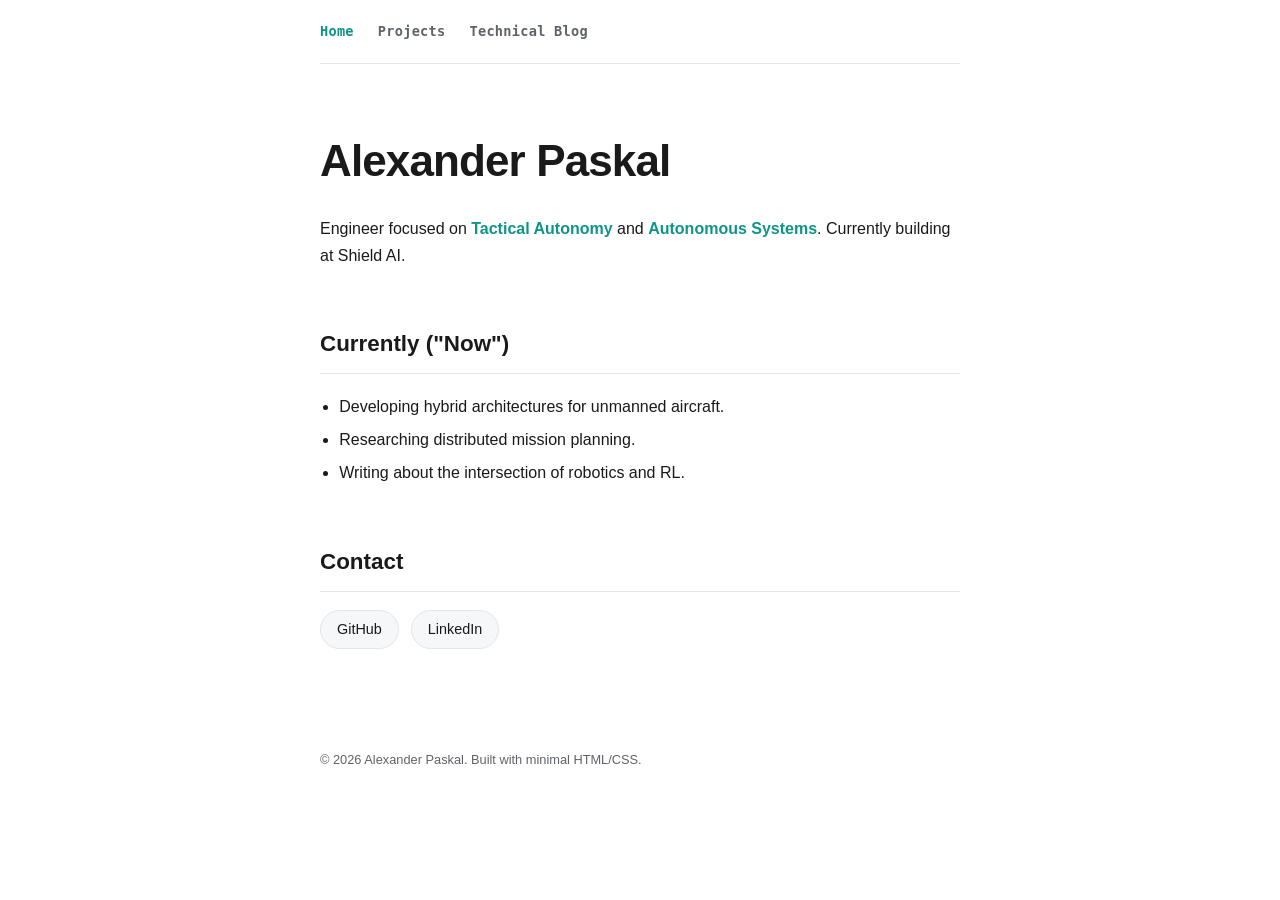
==== index.html @ 7ad8c013 "styles" ====
<!DOCTYPE html>
<html lang="en">
<head>
    <meta charset="UTF-8">
    <title>Alexander Paskal</title>
    <link rel="stylesheet" href="style.css">
</head>
<body>
    <nav>
        <a href="index.html" aria-current="page">Home</a>
        <a href="projects.html">Projects</a>
        <a href="https://alexander-paskal.github.io/blog">Technical Blog</a>
    </nav>

    <h1>Alexander Paskal</h1>
    <p>Engineer focused on <strong>Tactical Autonomy</strong> and <strong>Autonomous Systems</strong>. Currently building at Shield AI.</p>

    <h2>Currently ("Now")</h2>
    <ul>
        <li>Developing hybrid architectures for unmanned aircraft.</li>
        <li>Researching distributed mission planning.</li>
        <li>Writing about the intersection of robotics and RL.</li>
    </ul>

    <h2>Contact</h2>
    <div class="contact-links">
        <a href="https://github.com/alexander-paskal">GitHub</a>
        <a href="https://linkedin.com/in/YOUR_LINK">LinkedIn</a>
    </div>

    <footer>&copy; 2026 Alexander Paskal. Built with minimal HTML/CSS.</footer>
</body>
</html>
---- style.css ----
:root {
    --bg: #0b0d10;
    --bg-elev: #14171c;
    --text: #e8eaed;
    --text-dim: #9aa0a6;
    --accent: #5eead4;
    --accent-dim: rgba(94, 234, 212, 0.12);
    --border: #23262b;
}

@media (prefers-color-scheme: light) {
    :root {
        --bg: #ffffff;
        --bg-elev: #f6f7f8;
        --text: #1a1a1a;
        --text-dim: #5f6368;
        --accent: #0e9488;
        --accent-dim: rgba(14, 148, 136, 0.1);
        --border: #e3e5e8;
    }
}

* { box-sizing: border-box; }

body {
    font-family: Inter, -apple-system, BlinkMacSystemFont, "Segoe UI", Roboto, sans-serif;
    line-height: 1.7;
    color: var(--text);
    background: var(--bg);
    max-width: 680px;
    margin: 0 auto;
    padding: 0 20px 60px;
}

nav {
    position: sticky;
    top: 0;
    z-index: 10;
    display: flex;
    gap: 24px;
    padding: 20px 0;
    margin-bottom: 60px;
    background: var(--bg);
    border-bottom: 1px solid var(--border);
}

nav a {
    text-decoration: none;
    color: var(--text-dim);
    font-family: "JetBrains Mono", ui-monospace, SFMono-Regular, Menlo, monospace;
    font-size: 0.85rem;
    font-weight: 600;
    letter-spacing: 0.02em;
    transition: color 0.15s ease;
}

nav a:hover, nav a[aria-current="page"] { color: var(--accent); }

h1 {
    font-size: 2.75rem;
    font-weight: 700;
    letter-spacing: -0.02em;
    margin: 0 0 12px;
}

h2 {
    font-size: 1.4rem;
    font-weight: 700;
    margin-top: 56px;
    padding-bottom: 10px;
    border-bottom: 1px solid var(--border);
}

h3 {
    font-size: 1.1rem;
    font-weight: 600;
    color: var(--text);
    margin-top: 0;
}

p { color: var(--text); }

ul { padding-left: 1.2em; }
li { margin-bottom: 6px; }

a { color: var(--accent); }

strong { color: var(--accent); font-weight: 600; }

.contact-links {
    display: flex;
    gap: 12px;
    flex-wrap: wrap;
    margin-top: 16px;
}

.contact-links a {
    text-decoration: none;
    color: var(--text);
    background: var(--bg-elev);
    border: 1px solid var(--border);
    padding: 6px 16px;
    border-radius: 999px;
    font-size: 0.9rem;
    transition: border-color 0.15s ease, color 0.15s ease;
}

.contact-links a:hover { border-color: var(--accent); color: var(--accent); }

.btn-cta {
    display: inline-block;
    text-decoration: none;
    background: var(--accent);
    color: var(--bg);
    font-weight: 700;
    padding: 12px 28px;
    border-radius: 999px;
    transition: transform 0.15s ease, opacity 0.15s ease;
}

.btn-cta:hover { transform: translateY(-1px); opacity: 0.9; }

.project-card {
    background: var(--bg-elev);
    border: 1px solid var(--border);
    border-left: 3px solid var(--accent);
    padding: 20px;
    margin-bottom: 20px;
    border-radius: 6px;
    transition: transform 0.2s ease, border-color 0.2s ease;
}

.project-card:hover { transform: translateY(-2px); border-color: var(--accent); }

.tag {
    font-family: "JetBrains Mono", ui-monospace, SFMono-Regular, Menlo, monospace;
    font-size: 0.75rem;
    background: var(--accent-dim);
    color: var(--accent);
    padding: 2px 8px;
    border-radius: 4px;
    margin-right: 5px;
}

.post-row {
    display: flex;
    justify-content: space-between;
    align-items: baseline;
    gap: 16px;
    padding: 16px 0;
    border-bottom: 1px solid var(--border);
    text-decoration: none;
    color: var(--text);
}

.post-row:hover .post-title { color: var(--accent); }

.post-title { font-weight: 600; }

.post-date {
    font-family: "JetBrains Mono", ui-monospace, SFMono-Regular, Menlo, monospace;
    font-size: 0.8rem;
    color: var(--text-dim);
    white-space: nowrap;
}

footer {
    margin-top: 100px;
    font-size: 0.8rem;
    color: var(--text-dim);
}
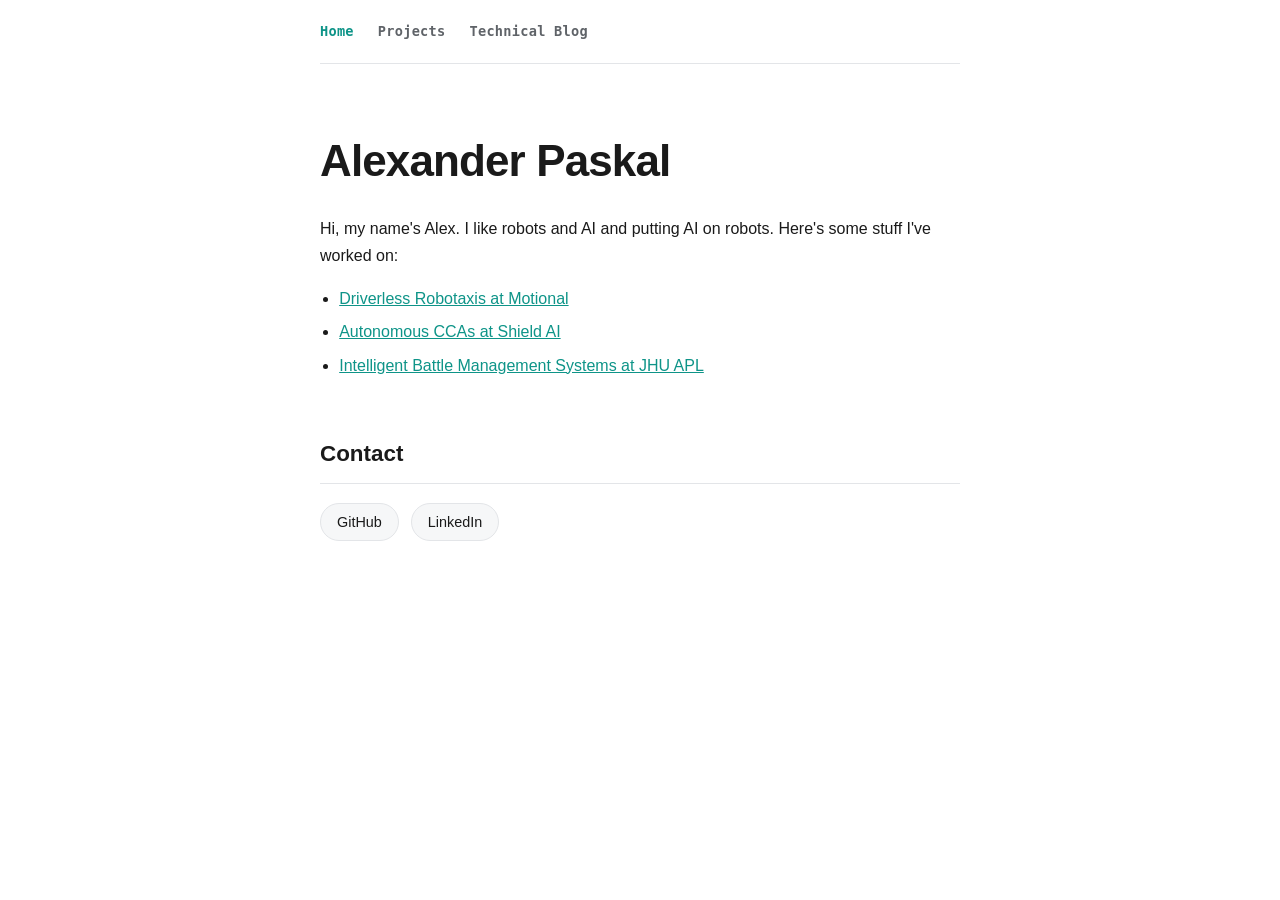
==== commit 7537556d: "added blog functionality" ====
--- a/index.html
+++ b/index.html
@@ -9,25 +9,46 @@
     <nav>
         <a href="index.html" aria-current="page">Home</a>
         <a href="projects.html">Projects</a>
-        <a href="https://alexander-paskal.github.io/blog">Technical Blog</a>
+        <a href="blog.html">Technical Blog</a>
     </nav>
 
     <h1>Alexander Paskal</h1>
-    <p>Engineer focused on <strong>Tactical Autonomy</strong> and <strong>Autonomous Systems</strong>. Currently building at Shield AI.</p>
+    <p>
+         Hi, my name's Alex. I like robots and AI and putting AI on robots. Here's some stuff I've worked on:
 
-    <h2>Currently ("Now")</h2>
-    <ul>
-        <li>Developing hybrid architectures for unmanned aircraft.</li>
-        <li>Researching distributed mission planning.</li>
-        <li>Writing about the intersection of robotics and RL.</li>
-    </ul>
+        <a class="preview-card" href="https://techcrunch.com/2026/01/11/motional-puts-ai-at-center-of-robotaxi-reboot-as-it-targets-2026-for-driverless-service/">
+            <ul>
+                <li><a 
+                    href="https://techcrunch.com/2026/01/11/motional-puts-ai-at-center-of-robotaxi-reboot-as-it-targets-2026-for-driverless-service/" 
+                    target="_blank"
+                    >
+                        Driverless Robotaxis at Motional
+                    </a>
+                </li>
+                <li><a 
+                    href="https://theaviationist.com/2026/03/03/yfq-44a-tests-shivemind-lattice-ais" 
+                    target="_blank"
+                >
+                        Autonomous CCAs at Shield AI
+                    </a>
+                </li>
+                <li>
+                    <a 
+                    href="https://militaryembedded.com/avionics/software/darpas-ai-centered-ace-program-selects-dynetics-for-phase-two" 
+                    target="_blank">
+                        Intelligent Battle Management Systems at JHU APL
+                    </a>
+                </li>
+            </ul>         
+    </p>
+
+    <h1></h1>
 
     <h2>Contact</h2>
     <div class="contact-links">
         <a href="https://github.com/alexander-paskal">GitHub</a>
-        <a href="https://linkedin.com/in/YOUR_LINK">LinkedIn</a>
+        <a href="https://www.linkedin.com/in/alex-paskal/">LinkedIn</a>
     </div>
 
-    <footer>&copy; 2026 Alexander Paskal. Built with minimal HTML/CSS.</footer>
 </body>
 </html>
--- a/style.css
+++ b/style.css
@@ -169,3 +169,4 @@
     font-size: 0.8rem;
     color: var(--text-dim);
 }
+
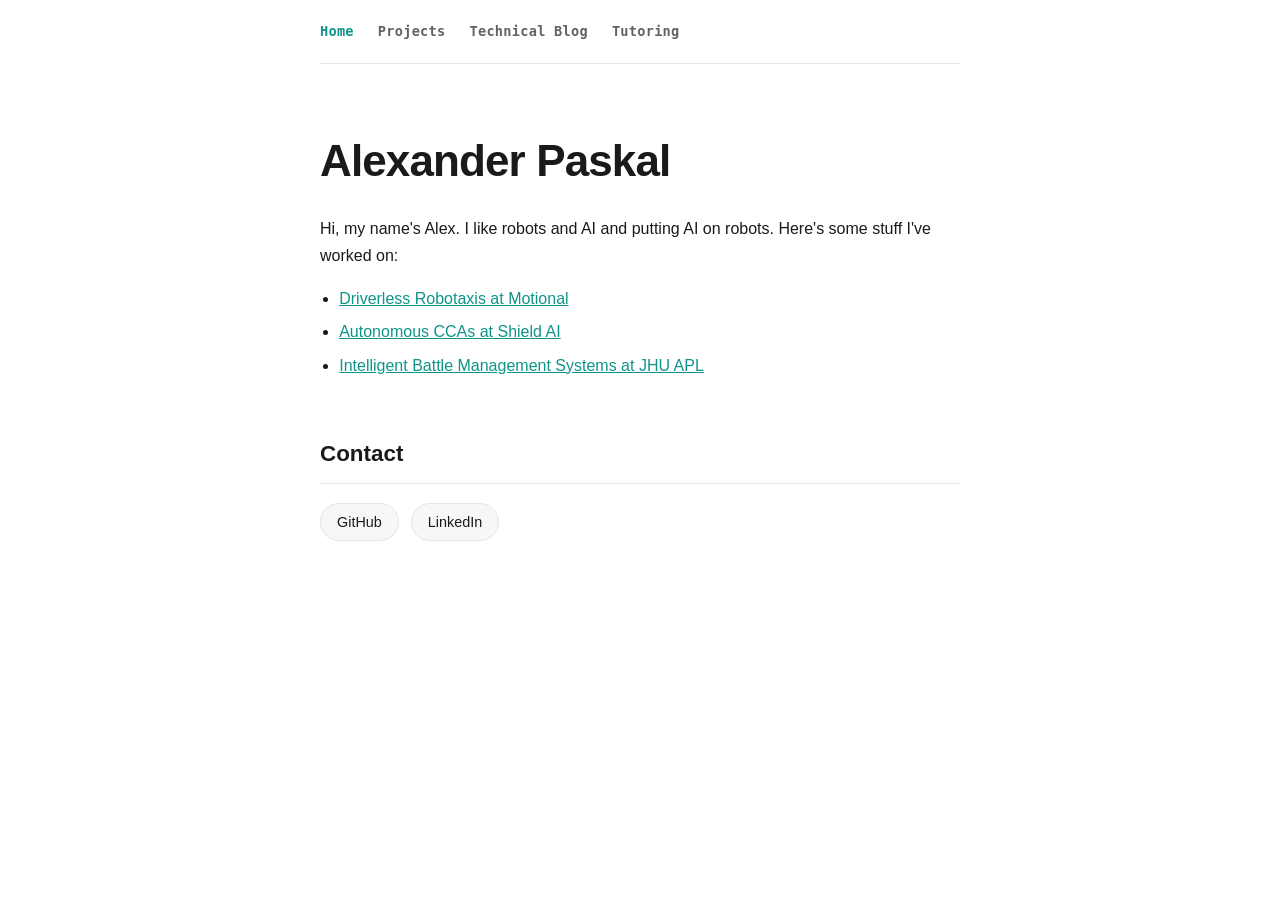
==== commit 03797a6c: "removed form logic" ====
--- a/index.html
+++ b/index.html
@@ -10,6 +10,7 @@
         <a href="index.html" aria-current="page">Home</a>
         <a href="projects.html">Projects</a>
         <a href="blog.html">Technical Blog</a>
+        <a href="tutoring.html">Tutoring</a>
     </nav>
 
     <h1>Alexander Paskal</h1>
--- a/style.css
+++ b/style.css
@@ -164,6 +164,13 @@
     white-space: nowrap;
 }
 
+.subject-grid {
+    display: grid;
+    grid-template-columns: repeat(auto-fill, minmax(220px, 1fr));
+    gap: 16px;
+    margin: 24px 0 40px;
+}
+
 footer {
     margin-top: 100px;
     font-size: 0.8rem;
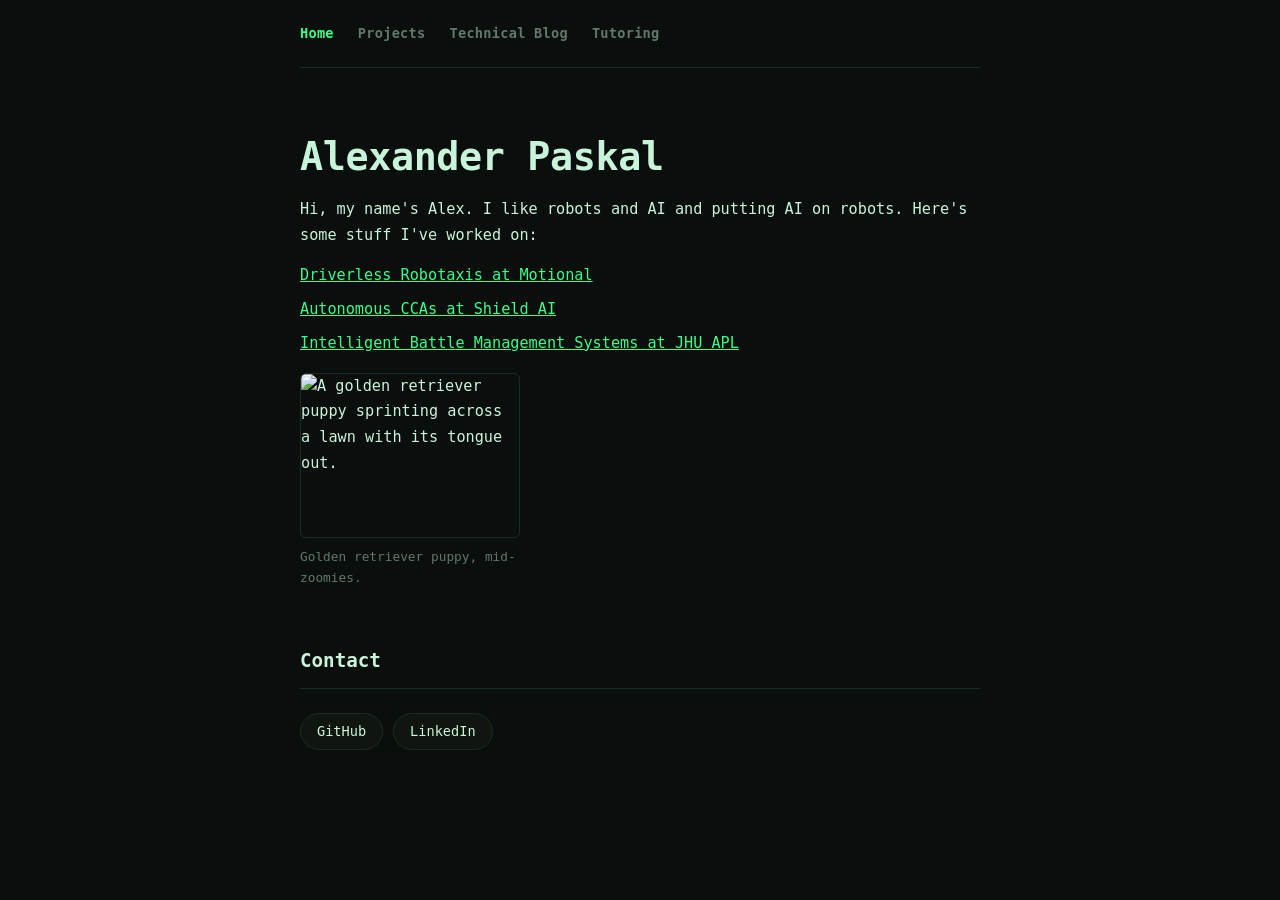
==== commit 80165120: "updated style" ====
--- a/index.html
+++ b/index.html
@@ -13,43 +13,31 @@
         <a href="tutoring.html">Tutoring</a>
     </nav>
 
-    <h1>Alexander Paskal</h1>
-    <p>
-         Hi, my name's Alex. I like robots and AI and putting AI on robots. Here's some stuff I've worked on:
+    <section id="home">
+        <h1>Alexander Paskal</h1>
+        <p>Hi, my name's Alex. I like robots and AI and putting AI on robots. Here's some stuff I've worked on:</p>
 
-        <a class="preview-card" href="https://techcrunch.com/2026/01/11/motional-puts-ai-at-center-of-robotaxi-reboot-as-it-targets-2026-for-driverless-service/">
-            <ul>
-                <li><a 
-                    href="https://techcrunch.com/2026/01/11/motional-puts-ai-at-center-of-robotaxi-reboot-as-it-targets-2026-for-driverless-service/" 
-                    target="_blank"
-                    >
-                        Driverless Robotaxis at Motional
-                    </a>
-                </li>
-                <li><a 
-                    href="https://theaviationist.com/2026/03/03/yfq-44a-tests-shivemind-lattice-ais" 
-                    target="_blank"
-                >
-                        Autonomous CCAs at Shield AI
-                    </a>
-                </li>
-                <li>
-                    <a 
-                    href="https://militaryembedded.com/avionics/software/darpas-ai-centered-ace-program-selects-dynetics-for-phase-two" 
-                    target="_blank">
-                        Intelligent Battle Management Systems at JHU APL
-                    </a>
-                </li>
-            </ul>         
-    </p>
+        <ul class="output">
+            <li><a href="https://techcrunch.com/2026/01/11/motional-puts-ai-at-center-of-robotaxi-reboot-as-it-targets-2026-for-driverless-service/" target="_blank">Driverless Robotaxis at Motional</a></li>
+            <li><a href="https://theaviationist.com/2026/03/03/yfq-44a-tests-shivemind-lattice-ais" target="_blank">Autonomous CCAs at Shield AI</a></li>
+            <li><a href="https://militaryembedded.com/avionics/software/darpas-ai-centered-ace-program-selects-dynetics-for-phase-two" target="_blank">Intelligent Battle Management Systems at JHU APL</a></li>
+        </ul>
 
-    <h1></h1>
+        <div class="gallery" style="grid-template-columns: minmax(140px, 220px);">
+            <figure>
+                <img src="assets/puppy2.jpg" alt="A golden retriever puppy sprinting across a lawn with its tongue out.">
+                <figcaption>Golden retriever puppy, mid-zoomies.</figcaption>
+            </figure>
+        </div>
+    </section>
 
-    <h2>Contact</h2>
-    <div class="contact-links">
-        <a href="https://github.com/alexander-paskal">GitHub</a>
-        <a href="https://www.linkedin.com/in/alex-paskal/">LinkedIn</a>
-    </div>
+    <section id="contact">
+        <h2>Contact</h2>
+        <div class="links">
+            <a href="https://github.com/alexander-paskal">GitHub</a>
+            <a href="https://www.linkedin.com/in/alex-paskal/">LinkedIn</a>
+        </div>
+    </section>
 
 </body>
 </html>
--- a/style.css
+++ b/style.css
@@ -1,35 +1,24 @@
 :root {
-    --bg: #0b0d10;
-    --bg-elev: #14171c;
-    --text: #e8eaed;
-    --text-dim: #9aa0a6;
-    --accent: #5eead4;
-    --accent-dim: rgba(94, 234, 212, 0.12);
-    --border: #23262b;
-}
-
-@media (prefers-color-scheme: light) {
-    :root {
-        --bg: #ffffff;
-        --bg-elev: #f6f7f8;
-        --text: #1a1a1a;
-        --text-dim: #5f6368;
-        --accent: #0e9488;
-        --accent-dim: rgba(14, 148, 136, 0.1);
-        --border: #e3e5e8;
-    }
+    --bg: #0a0e0c;
+    --bg-elev: #10160f;
+    --text: #c8f4d9;
+    --text-dim: #5f7a68;
+    --accent: #39ff88;
+    --accent-dim: rgba(57, 255, 136, 0.1);
+    --border: #1c2b22;
 }
 
 * { box-sizing: border-box; }
 
 body {
-    font-family: Inter, -apple-system, BlinkMacSystemFont, "Segoe UI", Roboto, sans-serif;
+    font-family: "JetBrains Mono", ui-monospace, SFMono-Regular, Menlo, Consolas, monospace;
+    font-size: 0.95rem;
     line-height: 1.7;
     color: var(--text);
     background: var(--bg);
-    max-width: 680px;
+    max-width: 720px;
     margin: 0 auto;
-    padding: 0 20px 60px;
+    padding: 0 20px 80px;
 }
 
 nav {
@@ -38,142 +27,143 @@
     z-index: 10;
     display: flex;
     gap: 24px;
-    padding: 20px 0;
-    margin-bottom: 60px;
+    padding: 22px 0;
+    margin-bottom: 50px;
     background: var(--bg);
     border-bottom: 1px solid var(--border);
 }
 
 nav a {
+    color: var(--text-dim);
     text-decoration: none;
-    color: var(--text-dim);
-    font-family: "JetBrains Mono", ui-monospace, SFMono-Regular, Menlo, monospace;
     font-size: 0.85rem;
     font-weight: 600;
     letter-spacing: 0.02em;
-    transition: color 0.15s ease;
 }
 
 nav a:hover, nav a[aria-current="page"] { color: var(--accent); }
 
+section { margin-top: 56px; }
+
 h1 {
-    font-size: 2.75rem;
+    font-size: 2.4rem;
     font-weight: 700;
-    letter-spacing: -0.02em;
-    margin: 0 0 12px;
+    letter-spacing: -0.01em;
+    margin: 0 0 8px;
+    color: var(--text);
 }
 
 h2 {
-    font-size: 1.4rem;
+    font-size: 1.2rem;
     font-weight: 700;
-    margin-top: 56px;
+    color: var(--text);
+    margin: 56px 0 24px;
     padding-bottom: 10px;
     border-bottom: 1px solid var(--border);
 }
 
-h3 {
-    font-size: 1.1rem;
-    font-weight: 600;
-    color: var(--text);
-    margin-top: 0;
-}
+h3 { font-size: 1rem; font-weight: 600; color: var(--accent); margin: 0 0 6px; }
 
-p { color: var(--text); }
+p { margin: 0 0 14px; }
 
 ul { padding-left: 1.2em; }
 li { margin-bottom: 6px; }
+
+ul.output { list-style: none; padding: 0; margin: 0 0 16px; }
+ul.output li { margin-bottom: 8px; }
+
+.blog-list { list-style: none; padding: 0; margin: 0; }
+.blog-list li { margin-bottom: 8px; }
 
 a { color: var(--accent); }
 
 strong { color: var(--accent); font-weight: 600; }
 
-.contact-links {
+.links {
     display: flex;
-    gap: 12px;
+    gap: 10px;
     flex-wrap: wrap;
     margin-top: 16px;
 }
 
-.contact-links a {
+.links a {
     text-decoration: none;
     color: var(--text);
     background: var(--bg-elev);
     border: 1px solid var(--border);
     padding: 6px 16px;
     border-radius: 999px;
-    font-size: 0.9rem;
+    font-size: 0.85rem;
     transition: border-color 0.15s ease, color 0.15s ease;
 }
 
-.contact-links a:hover { border-color: var(--accent); color: var(--accent); }
+.links a:hover { border-color: var(--accent); color: var(--accent); }
 
-.btn-cta {
-    display: inline-block;
-    text-decoration: none;
-    background: var(--accent);
-    color: var(--bg);
-    font-weight: 700;
-    padding: 12px 28px;
-    border-radius: 999px;
-    transition: transform 0.15s ease, opacity 0.15s ease;
+.card {
+    border: 1px solid var(--border);
+    border-left: 3px solid var(--accent);
+    background: var(--bg-elev);
+    padding: 18px 20px;
+    margin-bottom: 16px;
+    border-radius: 6px;
 }
 
-.btn-cta:hover { transform: translateY(-1px); opacity: 0.9; }
-
-.project-card {
-    background: var(--bg-elev);
-    border: 1px solid var(--border);
-    border-left: 3px solid var(--accent);
-    padding: 20px;
-    margin-bottom: 20px;
-    border-radius: 6px;
-    transition: transform 0.2s ease, border-color 0.2s ease;
-}
-
-.project-card:hover { transform: translateY(-2px); border-color: var(--accent); }
+.card p { color: var(--text-dim); margin-bottom: 10px; }
 
 .tag {
-    font-family: "JetBrains Mono", ui-monospace, SFMono-Regular, Menlo, monospace;
-    font-size: 0.75rem;
+    font-size: 0.72rem;
     background: var(--accent-dim);
     color: var(--accent);
     padding: 2px 8px;
     border-radius: 4px;
-    margin-right: 5px;
+    margin-right: 6px;
 }
 
-.post-row {
-    display: flex;
-    justify-content: space-between;
-    align-items: baseline;
+.grid {
+    display: grid;
+    grid-template-columns: repeat(auto-fill, minmax(200px, 1fr));
     gap: 16px;
-    padding: 16px 0;
-    border-bottom: 1px solid var(--border);
-    text-decoration: none;
-    color: var(--text);
 }
 
-.post-row:hover .post-title { color: var(--accent); }
+.subject-list { margin-bottom: 8px; }
 
-.post-title { font-weight: 600; }
-
-.post-date {
-    font-family: "JetBrains Mono", ui-monospace, SFMono-Regular, Menlo, monospace;
-    font-size: 0.8rem;
-    color: var(--text-dim);
-    white-space: nowrap;
+.subject {
+    padding: 18px 0;
+    border-bottom: 1px solid var(--border);
 }
 
-.subject-grid {
+.subject:last-child { border-bottom: none; }
+
+.subject h3 { margin: 0 0 6px; }
+.subject p { margin: 0; color: var(--text-dim); }
+
+.gallery {
     display: grid;
-    grid-template-columns: repeat(auto-fill, minmax(220px, 1fr));
-    gap: 16px;
-    margin: 24px 0 40px;
+    grid-template-columns: repeat(auto-fill, minmax(150px, 1fr));
+    gap: 14px;
+}
+
+figure { margin: 0; }
+
+figure img {
+    width: 100%;
+    aspect-ratio: 4 / 3;
+    object-fit: cover;
+    border: 1px solid var(--border);
+    border-radius: 6px;
+    display: block;
+}
+
+figcaption {
+    color: var(--text-dim);
+    font-size: 0.8rem;
+    margin-top: 8px;
 }
 
 footer {
-    margin-top: 100px;
+    margin-top: 80px;
+    color: var(--text-dim);
     font-size: 0.8rem;
-    color: var(--text-dim);
+    border-top: 1px solid var(--border);
+    padding-top: 16px;
 }
-
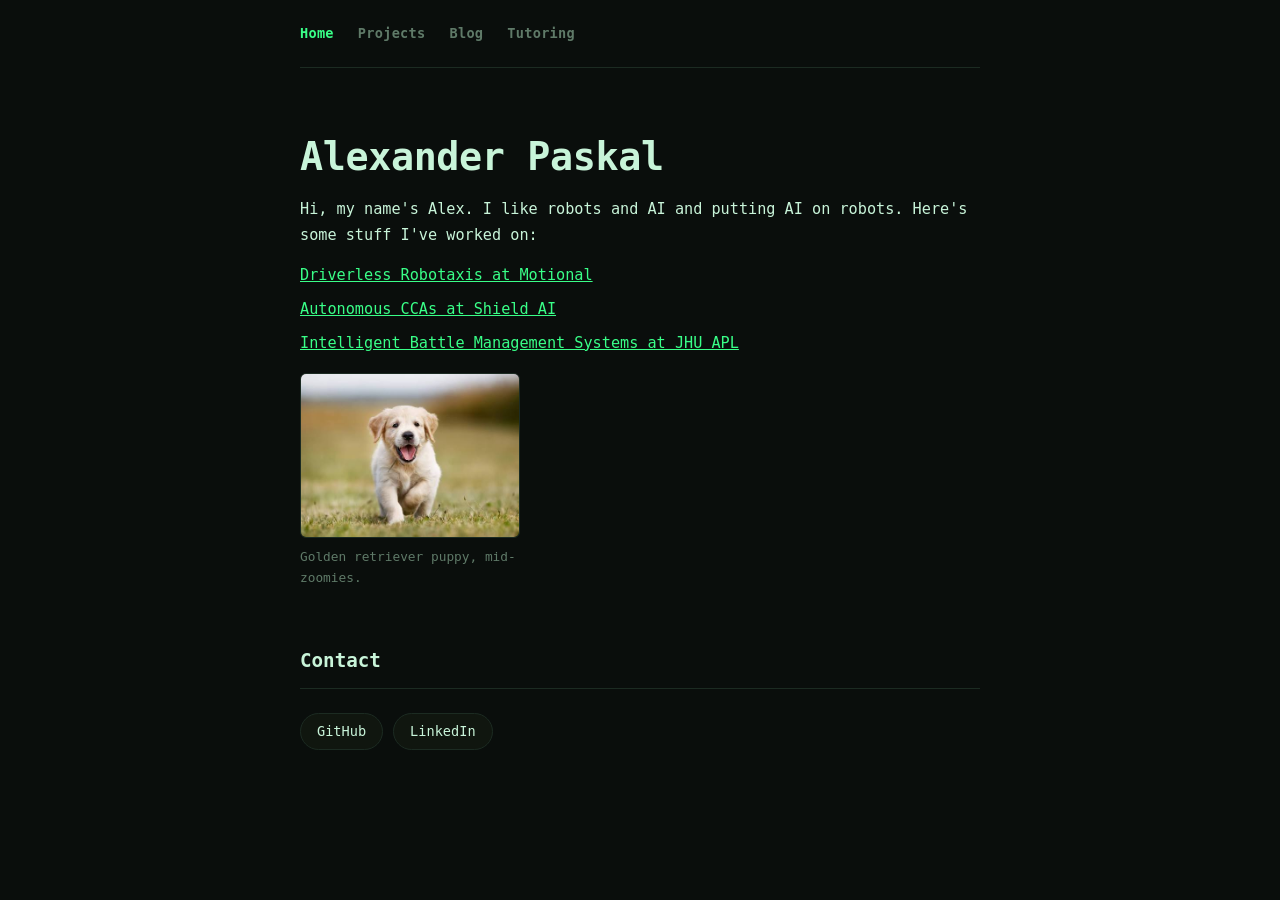
==== commit 2522dd0f: "renamed blog" ====
--- a/index.html
+++ b/index.html
@@ -9,7 +9,7 @@
     <nav>
         <a href="index.html" aria-current="page">Home</a>
         <a href="projects.html">Projects</a>
-        <a href="blog.html">Technical Blog</a>
+        <a href="blog.html">Blog</a>
         <a href="tutoring.html">Tutoring</a>
     </nav>
 
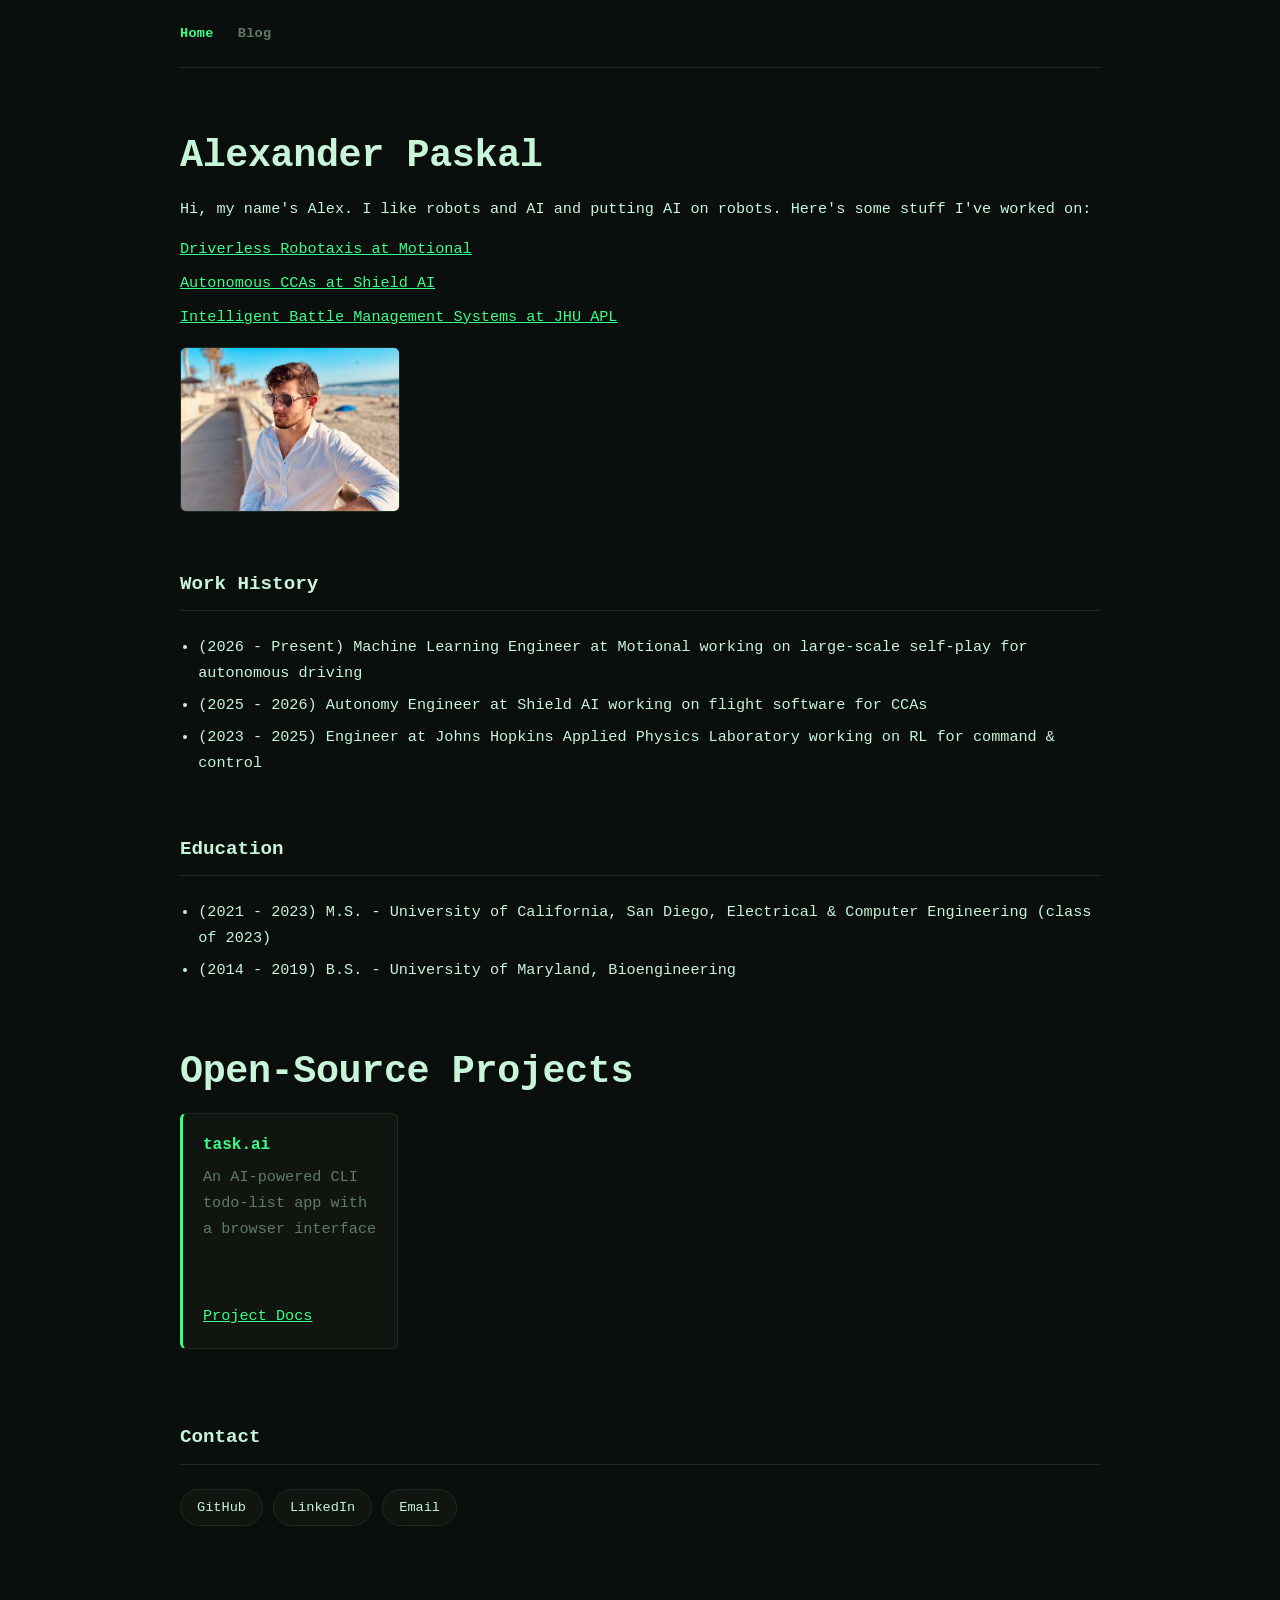
==== commit 6a85fc9a: "fixed some stuff" ====
--- a/index.html
+++ b/index.html
@@ -8,9 +8,9 @@
 <body>
     <nav>
         <a href="index.html" aria-current="page">Home</a>
-        <a href="projects.html">Projects</a>
+        <!-- <a href="projects.html">Projects</a> -->
         <a href="blog.html">Blog</a>
-        <a href="tutoring.html">Tutoring</a>
+        <!-- <a href="tutoring.html">Tutoring</a> -->
     </nav>
 
     <section id="home">
@@ -25,19 +25,66 @@
 
         <div class="gallery" style="grid-template-columns: minmax(140px, 220px);">
             <figure>
-                <img src="assets/puppy2.jpg" alt="A golden retriever puppy sprinting across a lawn with its tongue out.">
-                <figcaption>Golden retriever puppy, mid-zoomies.</figcaption>
+                <img src="assets/shades.jpg">
             </figure>
         </div>
+
+        <h2>Work History</h2>
+        <ul>
+            <li>(2026 - Present) Machine Learning Engineer at Motional working on large-scale self-play for autonomous driving</li>
+            <li>(2025 - 2026) Autonomy Engineer at Shield AI working on flight software for CCAs</li>
+            <li>(2023 - 2025) Engineer at Johns Hopkins Applied Physics Laboratory working on RL for command & control</li>
+        </ul>
+
+        <h2>Education</h2>
+        <ul>
+            <li> (2021 - 2023) M.S. - University of California, San Diego, Electrical & Computer Engineering (class of 2023)</li>
+            <li> (2014 - 2019) B.S. - University of Maryland, Bioengineering</li>
+        </ul>
+
+
     </section>
+
+
+     <section id="projects">
+
+        <h1>Open-Source Projects</h1>
+        <div class="grid">
+            <div class="card">
+                <h3>task.ai</h3>
+                <p>An AI-powered CLI todo-list app with a browser interface</p>
+                <br><br>
+                <a href="https://taskai.readthedocs.io/en/latest/">Project Docs</a>
+            </div>
+        </div>
+    </section>
+
 
     <section id="contact">
         <h2>Contact</h2>
         <div class="links">
             <a href="https://github.com/alexander-paskal">GitHub</a>
             <a href="https://www.linkedin.com/in/alex-paskal/">LinkedIn</a>
+            <button type="button" class="copy-email" data-email="alexcpaskal@gmail.com">Email</button>
         </div>
     </section>
 
+
+<script>
+    document.querySelectorAll('.copy-email').forEach(btn => {
+        btn.addEventListener('click', async() => {
+            const original = btn.textContent;
+            try {
+                await navigator.clipboard.writeText(btn.dataset.email);
+                btn.textContent = 'Copied!';
+            } catch {
+                btn.textContent = btn.dataset.email;
+            }
+
+            setTimeout(() => (btn.textContent=original), 1500)
+        });
+    });
+</script>
+
 </body>
 </html>
--- a/style.css
+++ b/style.css
@@ -16,7 +16,7 @@
     line-height: 1.7;
     color: var(--text);
     background: var(--bg);
-    max-width: 720px;
+    max-width: 960px;
     margin: 0 auto;
     padding: 0 20px 80px;
 }
@@ -97,6 +97,37 @@
     transition: border-color 0.15s ease, color 0.15s ease;
 }
 
+.links a,
+.links button {
+    font: inherit;
+    cursor: pointer;
+    text-decoration: none;
+    color: var(--text);
+    background: var(--bg-elev);
+    border: 1px solid var(--border);
+    padding: 6px 16px;
+    border-radius: 999px;
+    font-size: 0.85rem;
+    transition: border-color 0.15s ease, color 0.15s ease;
+}
+
+.links a,
+.links button {
+    font: inherit;
+    cursor: pointer;
+    text-decoration: none;
+    color: var(--text);
+    background: var(--bg-elev);
+    border: 1px solid var(--border);
+    padding: 6px 16px;
+    border-radius: 999px;
+    font-size: 0.85rem;
+    transition: border-color 0.15s ease, color 0.15s ease;
+}
+
+.links a:hover,
+.links button:hover { border-color: var(--accent); color: var(--accent); }
+
 .links a:hover { border-color: var(--accent); color: var(--accent); }
 
 .card {
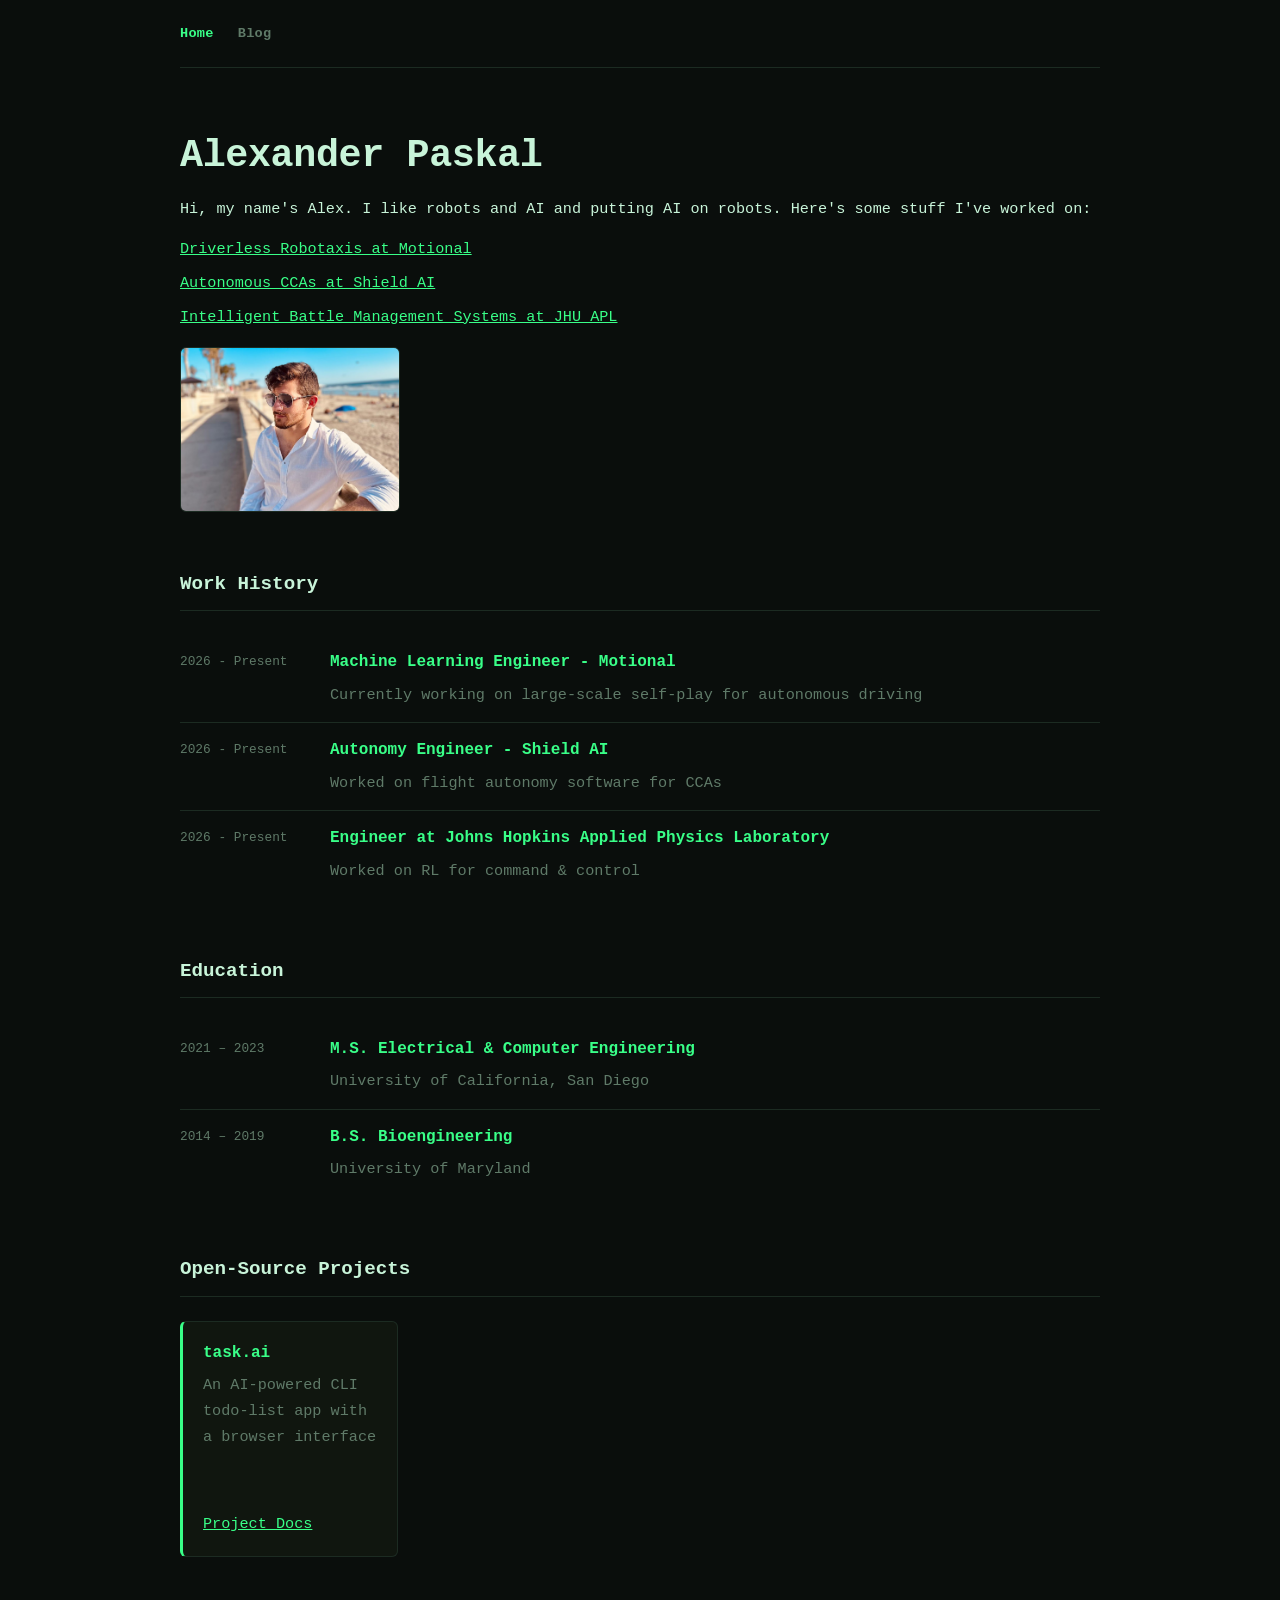
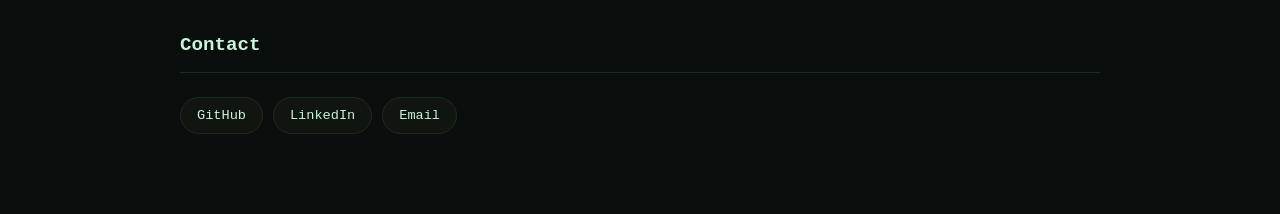
==== commit 8729fc52: "touched up landing page a bit" ====
--- a/index.html
+++ b/index.html
@@ -30,16 +30,48 @@
         </div>
 
         <h2>Work History</h2>
-        <ul>
-            <li>(2026 - Present) Machine Learning Engineer at Motional working on large-scale self-play for autonomous driving</li>
-            <li>(2025 - 2026) Autonomy Engineer at Shield AI working on flight software for CCAs</li>
-            <li>(2023 - 2025) Engineer at Johns Hopkins Applied Physics Laboratory working on RL for command & control</li>
+        <ul class="timeline">
+            <li>
+                <span class="when">2026 - Present</span>
+                <div>
+                    <h3>Machine Learning Engineer - Motional</h3>
+                    <p>Currently working on large-scale self-play for autonomous driving</p>
+                </div>
+            </li>
+            
+            <li>
+                <span class="when">2026 - Present</span>
+                <div>
+                    <h3>Autonomy Engineer - Shield AI</h3>
+                    <p>Worked on flight autonomy software for CCAs</p>
+                </div>
+            </li>
+            
+            <li>
+                <span class="when">2026 - Present</span>
+                <div>
+                    <h3>Engineer at Johns Hopkins Applied Physics Laboratory</h3>
+                    <p>Worked on RL for command & control</p>
+                </div>
+            </li>
         </ul>
 
         <h2>Education</h2>
-        <ul>
-            <li> (2021 - 2023) M.S. - University of California, San Diego, Electrical & Computer Engineering (class of 2023)</li>
-            <li> (2014 - 2019) B.S. - University of Maryland, Bioengineering</li>
+        <ul class="timeline">
+            <li>
+                <span class="when">2021 – 2023</span>
+                <div>
+                    <h3>M.S. Electrical &amp; Computer Engineering</h3>
+                    <p>University of California, San Diego</p>
+                </div>
+            </li>
+            <li>
+                <span class="when">2014 – 2019</span>
+                <div>
+                    <h3>B.S. Bioengineering</h3>
+                    <p>University of Maryland</p>
+                </div>
+            </li>
         </ul>
 
 
@@ -48,7 +80,7 @@
 
      <section id="projects">
 
-        <h1>Open-Source Projects</h1>
+        <h2>Open-Source Projects</h2>
         <div class="grid">
             <div class="card">
                 <h3>task.ai</h3>
--- a/style.css
+++ b/style.css
@@ -198,3 +198,25 @@
     border-top: 1px solid var(--border);
     padding-top: 16px;
 }
+
+
+.timeline { list-style: none; padding: 0; margin: 0; }
+
+.timeline li {
+    display: grid;
+    grid-template-columns: 130px 1fr;
+    gap: 20px;
+    padding: 14px 0;
+    margin: 0;
+    border-bottom: 1px solid var(--border);
+}
+
+.timeline li:last-child { border-bottom: none; }
+
+.timeline .when { color: var(--text-dim); font-size: 0.8rem; padding-top: 2px; }
+
+.timeline p { margin: 0; color: var(--text-dim); }
+
+@media (max-width: 560px) {
+    .timeline li { grid-template-columns: 1fr; gap: 2px; }
+}
